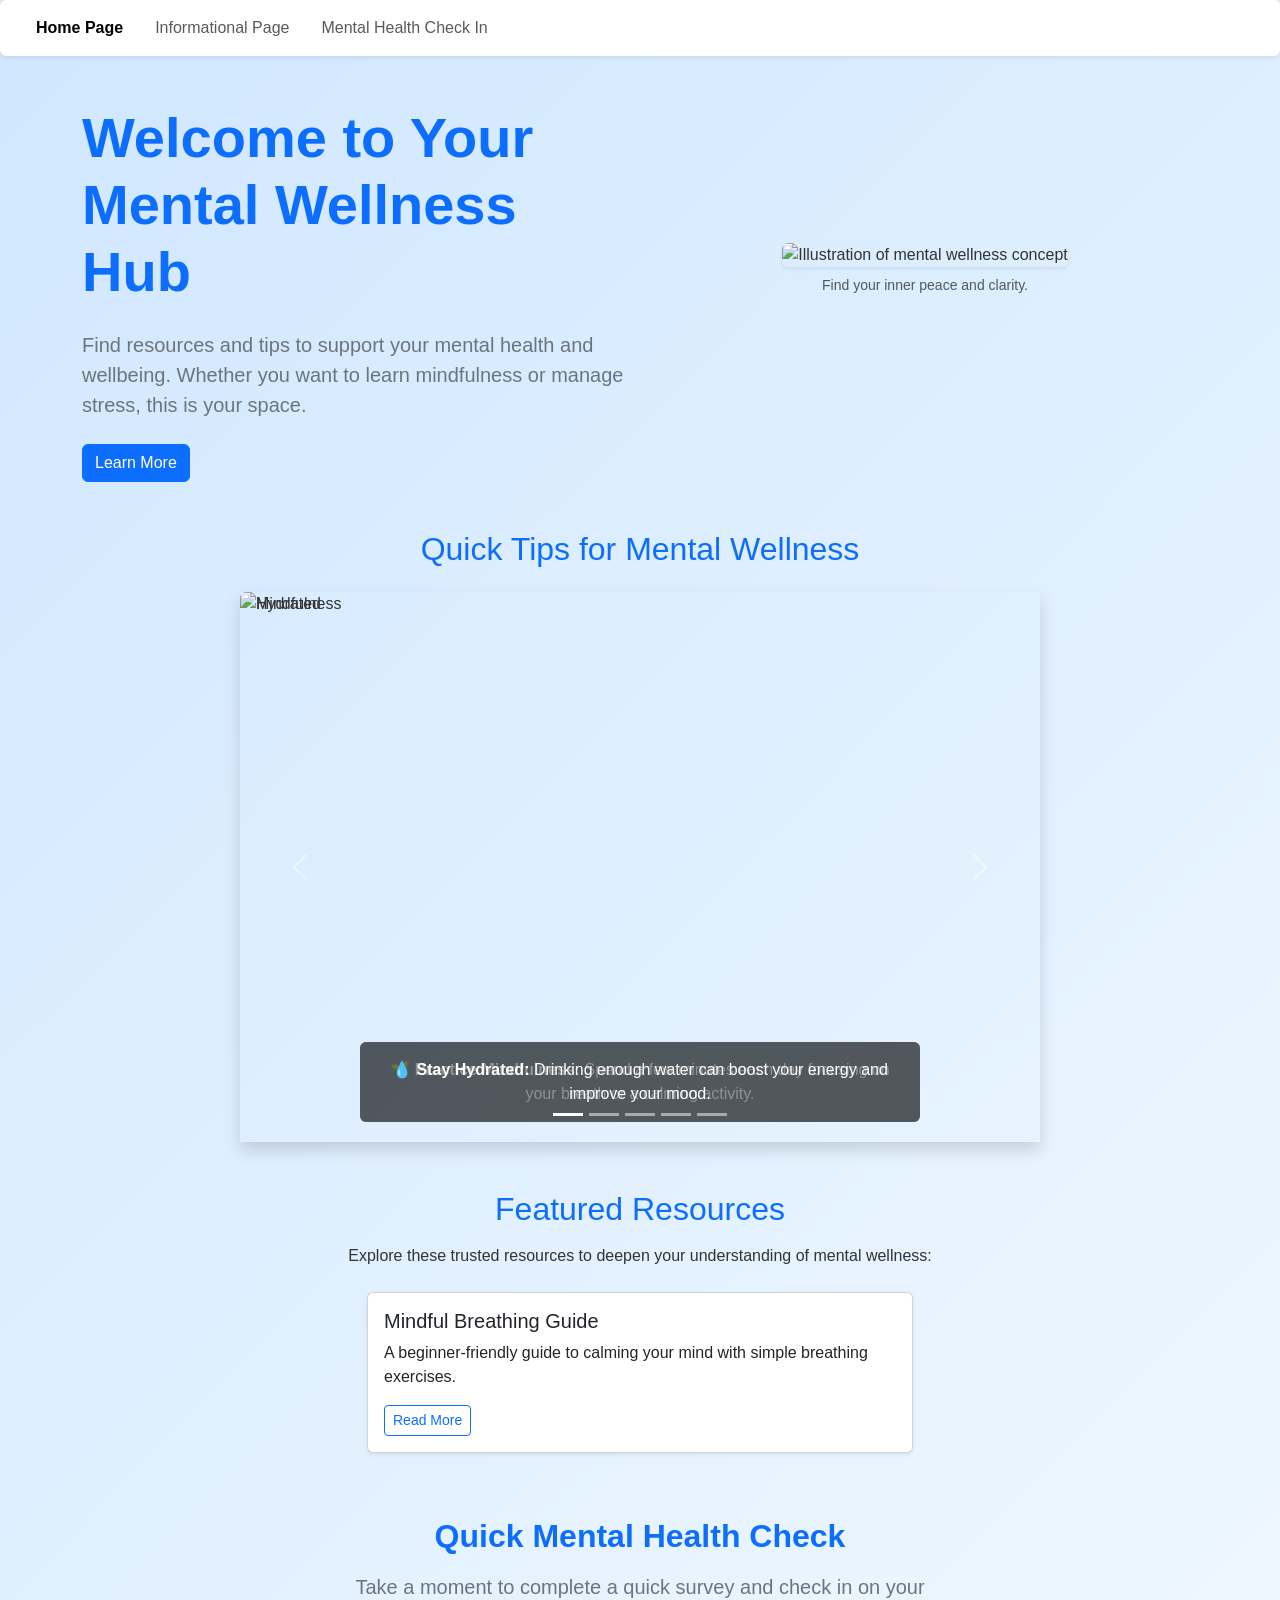
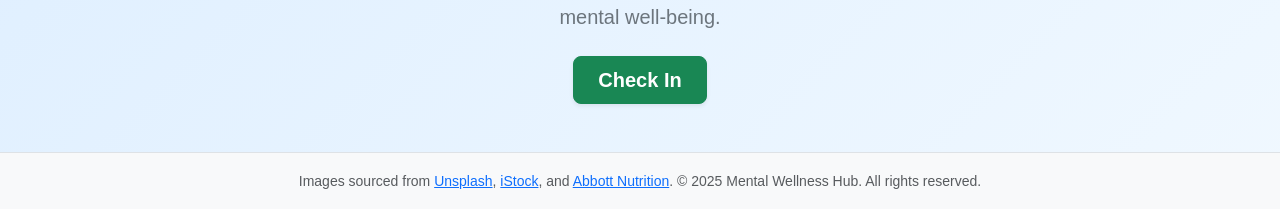
==== index.html @ 1a4cc5ba "Initial commit of Mental Wellness Hub" ====
<!DOCTYPE html>
<html lang="en">
<head>
  <meta charset="UTF-8">
  <meta name="viewport" content="width=device-width, initial-scale=1">
  <title>Mental Wellness Hub</title>
  <meta name="description" content="Mental Wellness Hub - Your go-to resource for mindfulness, stress management, and mental health tips.">
  <link rel="icon" href="favicon.ico" type="image/x-icon">
  <link href="https://cdn.jsdelivr.net/npm/bootstrap@5.3.2/dist/css/bootstrap.min.css" rel="stylesheet" crossorigin="anonymous">
  <link rel="stylesheet" href="style.css">
</head>
<body>

  <!-- SKIP LINK -->
  <a href="#mainContent" class="visually-hidden-focusable">Skip to main content</a>

  <!-- NAV BAR -->
  <nav class="navbar navbar-expand bg-white shadow-sm rounded px-3 py-2 mb-5" aria-label="Primary navigation">
    <div class="container-fluid">
      <div class="navbar-nav">
        <a href="index.html" class="nav-link me-3 active fw-bold" aria-current="page">Home Page</a>
        <a href="info.html" class="nav-link me-3">Informational Page</a>
        <a href="form.html" class="nav-link">Mental Health Check In</a>
      </div>
    </div>
  </nav>

  <!-- MAIN CONTENT -->
  <main id="mainContent" class="container" tabindex="-1" aria-labelledby="mainHeading">
    
    <!-- WELCOME SECTION -->
    <div class="row align-items-center mb-5">
      <div class="col-md-6 mb-4 mb-md-0">
        <h1 id="mainHeading" class="display-4 fw-bold text-primary mb-4">Welcome to Your Mental Wellness Hub</h1>
        <p class="lead text-secondary mb-4">
          Find resources and tips to support your mental health and wellbeing.
          Whether you want to learn mindfulness or manage stress, this is your space.
        </p>
        <a href="info.html" class="btn btn-primary">Learn More</a>
      </div>

      <div class="col-md-6 text-center">
        <img
          src="https://media.istockphoto.com/id/1479494606/vector/mental-health-concept.jpg?s=612x612&w=0&k=20&c=frJSKdP-5fNTvhqHEuSFVB47wxMRH_y866ebJhuUTTU="
          alt="Illustration of mental wellness concept"
          class="img-fluid rounded shadow-sm"
          loading="lazy"
          decoding="async"
          width="612"
          height="612"
        >
        <p class="text-muted small mt-2 mb-5">Find your inner peace and clarity.</p>
      </div>
    </div>

    <!-- CAROUSEL SECTION -->
    <section class="mt-5 mb-5">
      <h2 class="mb-4 text-center text-primary">Quick Tips for Mental Wellness</h2>

      <div id="tipsCarousel" class="carousel slide mx-auto shadow" data-bs-ride="carousel" style="max-width: 800px;">
        
        <!-- CAROUSEL INDICATORS -->
        <div class="carousel-indicators">
          <button type="button" data-bs-target="#tipsCarousel" data-bs-slide-to="0" class="active" aria-current="true" aria-label="Mindfulness"></button>
          <button type="button" data-bs-target="#tipsCarousel" data-bs-slide-to="1" aria-label="Hydration"></button>
          <button type="button" data-bs-target="#tipsCarousel" data-bs-slide-to="2" aria-label="Take Breaks"></button>
          <button type="button" data-bs-target="#tipsCarousel" data-bs-slide-to="3" aria-label="Learn Continuously"></button>
          <button type="button" data-bs-target="#tipsCarousel" data-bs-slide-to="4" aria-label="Reach Out"></button>
        </div>

        <!-- CAROUSEL IMAGES -->
        <div class="carousel-inner rounded">
          <div class="carousel-item active">
            <div class="position-relative">
              <img 
              src="https://images.unsplash.com/photo-1507537297725-24a1c029d3ca?auto=format&fit=crop&w=1000&q=80"
              class="d-block w-100 rounded"
              alt="Mindfulness"
              style="height: 550px; object-fit: cover;"
              >
              <div class="carousel-caption d-none d-md-block bg-dark bg-opacity-50 rounded p-3">
                <p class="mb-0 fs-6 text-white">🌱 <strong>Practice Mindfulness:</strong> Spend a few minutes each day focusing on your breath or a calming activity.</p>
              </div>
            </div>
          </div>

          <div class="carousel-item active">
            <div class="position-relative">
              <img 
              src="https://www.nutritionnews.abbott/content/dam/an/newsroom/us/en/images/articles/healthy-living/diet-wellness/New%20Image_Hydration%20and%20Mental%20Health-930x405-young-fit-woman-drinking.jpg"
              class="d-block w-100 rounded"
              alt="Hydrated"
              style="height: 550px; object-fit: cover;"
              >
              <div class="carousel-caption d-none d-md-block bg-dark bg-opacity-50 rounded p-3">
                <p class="mb-0 fs-6 text-white">💧 <strong>Stay Hydrated:</strong> Drinking enough water can boost your energy and improve your mood.</p>
              </div>
            </div>
          </div>
          
          <div class="carousel-item">
            <div class="position-relative">
              <img
              src="https://images.unsplash.com/photo-1500530855697-b586d89ba3ee?auto=format&fit=crop&w=1000&q=80"
              class="d-block w-100 rounded"
              alt="Take Breaks"
              style="height: 550px; object-fit: cover;"
              >
              <div class="carousel-caption d-none d-md-block bg-dark bg-opacity-50 rounded p-3">
                <p class="mb-0 fs-6 text-white">🧘 <strong>Take Breaks:</strong> Step away from screens and stretch or walk outside for mental clarity.</p>
              </div>
            </div>
          </div>

          <div class="carousel-item">
            <div class="position-relative">
              <img 
              src="https://images.unsplash.com/photo-1517430816045-df4b7de11d1d?auto=format&fit=crop&w=1000&q=80"
              class="d-block w-100 rounded"
              alt="Learn"
              style="height: 550px; object-fit: cover;"
              >
              <div class="carousel-caption d-none d-md-block bg-dark bg-opacity-50 rounded p-3">
                <p class="mb-0 fs-6 text-white">📖 <strong>Learn Continuously:</strong> Explore mental health resources and stay informed.</p>
              </div>
            </div>
          </div>

          <div class="carousel-item">
            <div class="position-relative">
              <img 
              src="https://images.unsplash.com/photo-1500648767791-00dcc994a43e?auto=format&fit=crop&w=1000&q=80"
              class="d-block w-100 rounded"
              alt="Reach Out"
              style="height: 550px; object-fit: cover;"
              >
              <div class="carousel-caption d-none d-md-block bg-dark bg-opacity-50 rounded p-3">
                <p class="mb-0 fs-6 text-white">🤝 <strong>Reach Out:</strong> Talking to friends, family, or professionals can provide support when you need it.</p>
              </div>
            </div>
          </div>
        </div>

        <!-- CAROUSEL CONTROLS -->
        <button class="carousel-control-prev" type="button" data-bs-target="#tipsCarousel" data-bs-slide="prev">
          <span class="carousel-control-prev-icon" aria-hidden="true"></span>
          <span class="visually-hidden">Previous</span>
        </button>

        <button class="carousel-control-next" type="button" data-bs-target="#tipsCarousel" data-bs-slide="next">
          <span class="carousel-control-next-icon" aria-hidden="true"></span>
          <span class="visually-hidden">Next</span>
        </button>
      </div>
    </section>

    <!-- RESOURCE CARD -->
    <section class="mt-5 mb-5">
      <h2 class="mb-3 text-center text-primary">Featured Resources</h2>
      <p class="text-center mx-auto mb-4" style="max-width: 600px;">
        Explore these trusted resources to deepen your understanding of mental wellness:
      </p>
      <div class="row justify-content-center">
        <div class="col-md-6 mb-3">
          <div class="card h-100 shadow-sm">
            <div class="card-body">
              <h3 class="card-title h5">Mindful Breathing Guide</h3>
              <p class="card-text">
                A beginner-friendly guide to calming your mind with simple breathing exercises.
              </p>
              <a
                href="https://www.mindful.org/mindfulness-how-to-do-it/"
                class="btn btn-outline-primary btn-sm"
                target="_blank"
                rel="noopener noreferrer"
              >Read More</a>
            </div>
          </div>
        </div>
      </div>
    </section>

    <!-- CHECK IN BUTTON -->
    <section class="mt-5 mb-5">
      <div class="mx-auto text-center" style="max-width: 600px;">
        <h2 class="mb-3 text-primary fw-bold">Quick Mental Health Check</h2>
        <p class="mb-4 fs-5 text-secondary">
          Take a moment to complete a quick survey and check in on your mental well-being.
        </p>
        <a href="form.html" class="btn btn-success btn-lg px-4 fw-semibold shadow-sm">
          Check In
        </a>
      </div>
    </section>

  </main>

  <!-- BOOTSTRAP & JS -->
  <script src="https://cdn.jsdelivr.net/npm/bootstrap@5.3.2/dist/js/bootstrap.bundle.min.js" crossorigin="anonymous"></script>
  <script src="dynamic.js"></script>

  <!-- FOOTER -->
  <footer class="bg-light text-center text-muted py-3 mt-5 border-top">
    <small>
      Images sourced from 
      <a href="https://unsplash.com" target="_blank" rel="noopener noreferrer">Unsplash</a>, 
      <a href="https://www.istockphoto.com" target="_blank" rel="noopener noreferrer">iStock</a>, 
      and 
      <a href="https://www.nutritionnews.abbott" target="_blank" rel="noopener noreferrer">Abbott Nutrition</a>. 
      © 2025 Mental Wellness Hub. All rights reserved.
    </small>
  </footer>

</body>
</html>
---- style.css ----
body {
  background: linear-gradient(135deg, #d0e7ff, #f0f8ff);
  font-family: 'Segoe UI', Tahoma, Geneva, Verdana, sans-serif;
  color: #333;
}
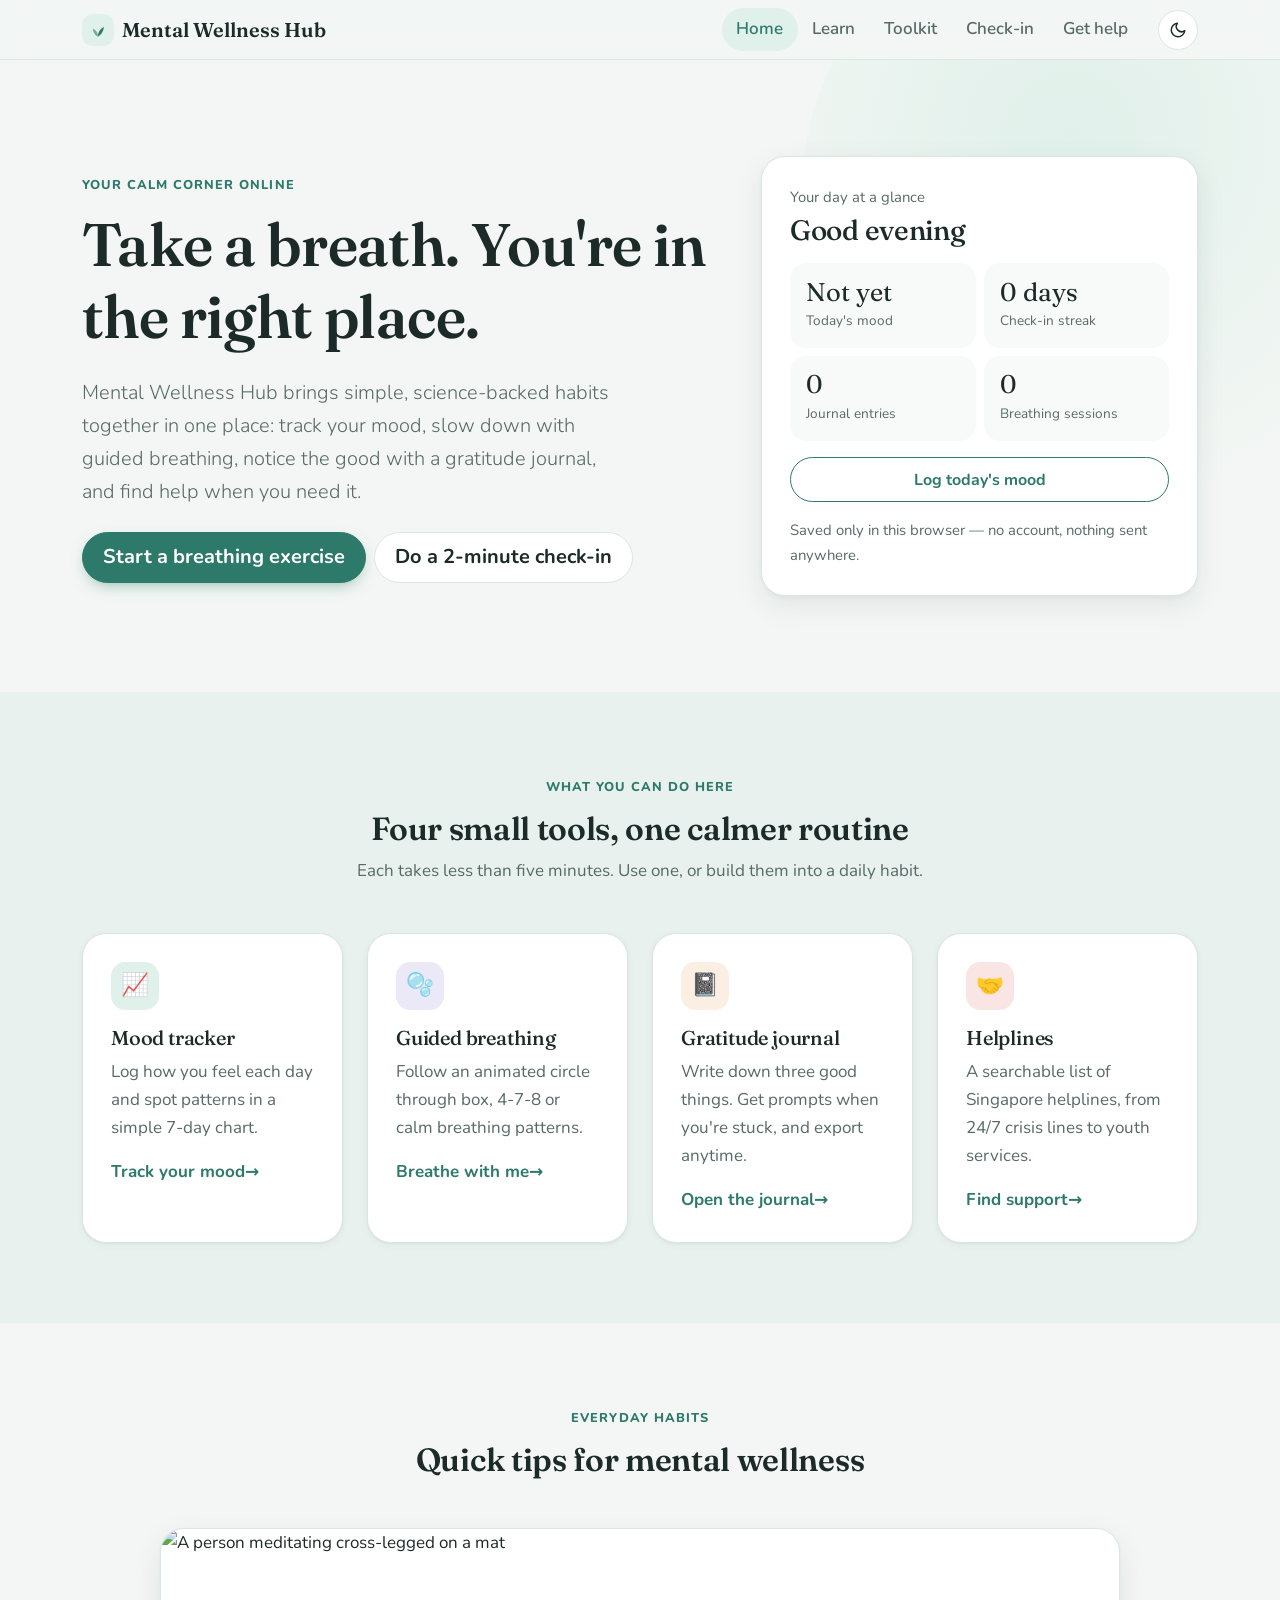
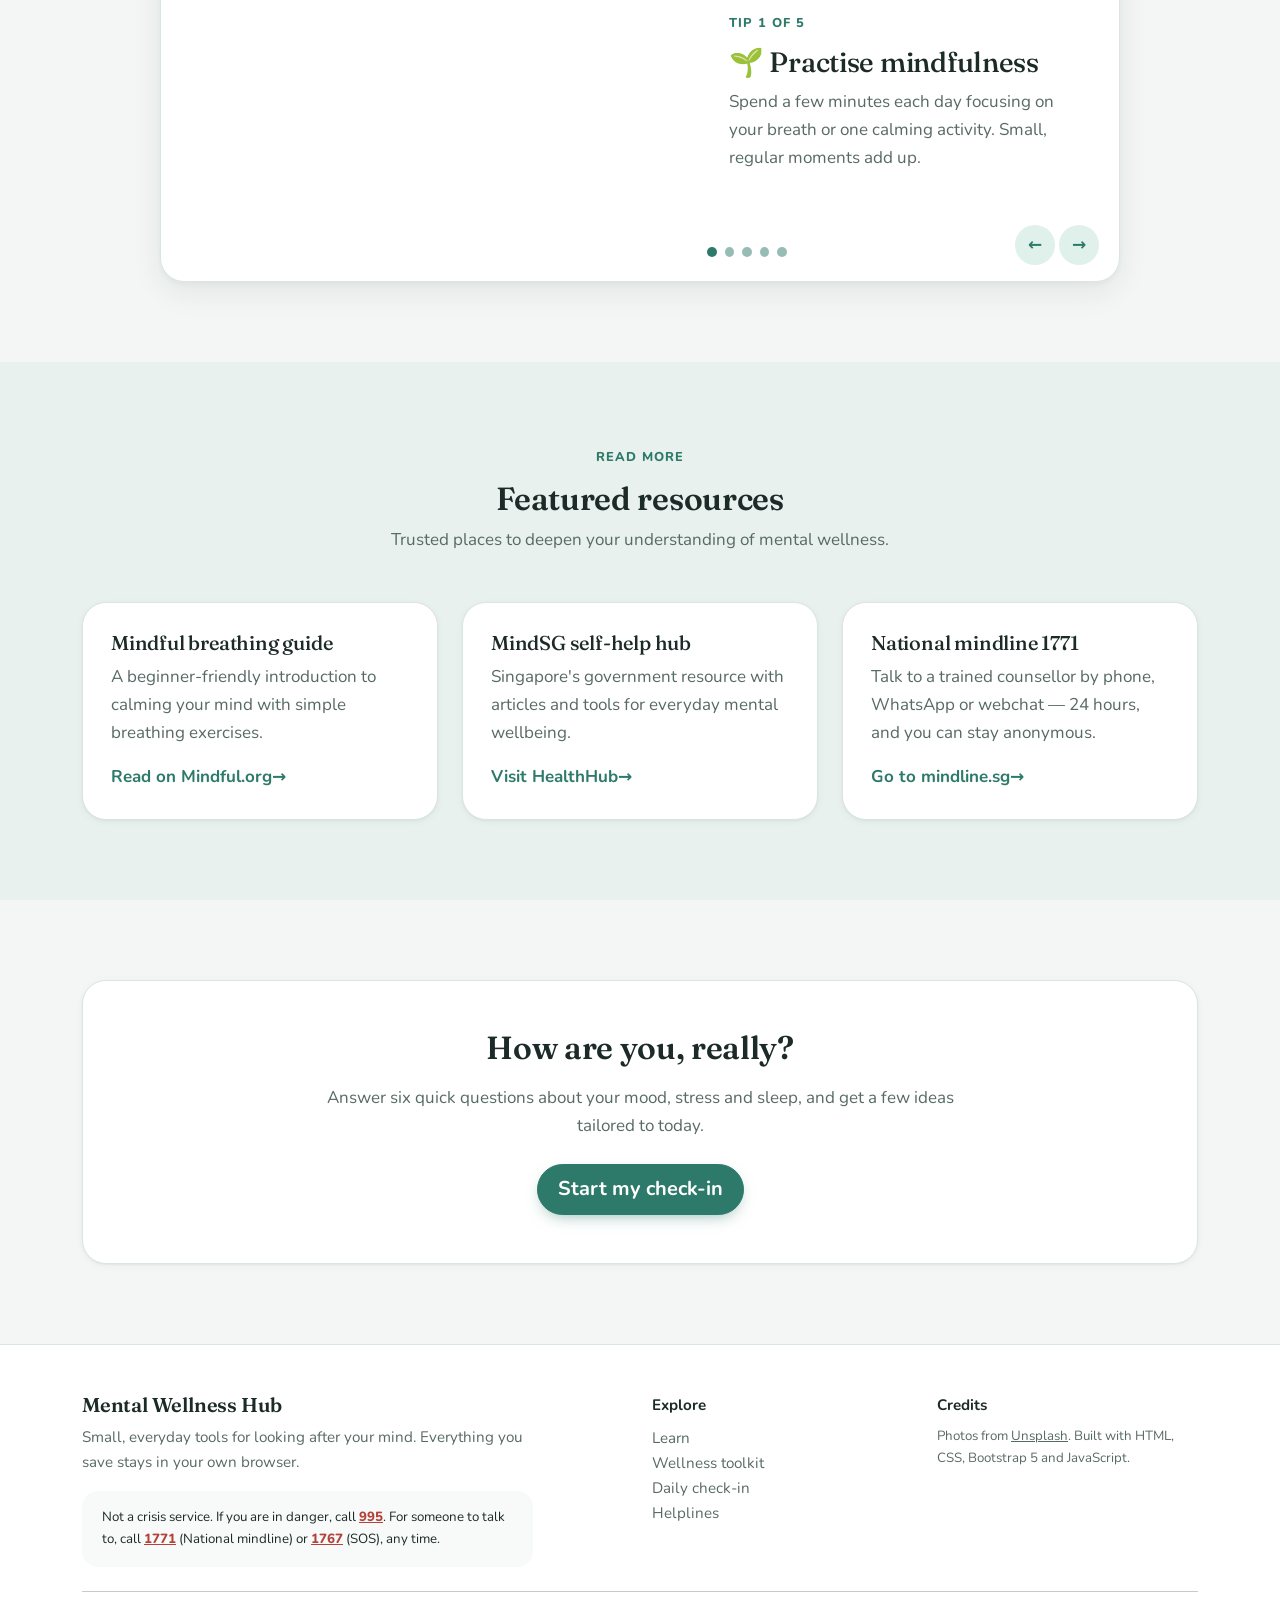
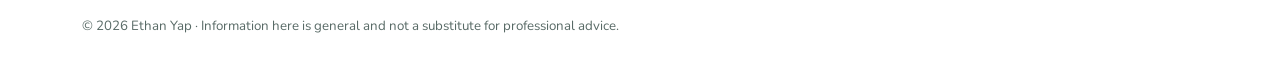
==== commit 743d16fe: "Upgrade Mental Wellness Hub to v2 - Fix console errors on every page by splitting dynamic.js into pe" ====
--- a/index.html
+++ b/index.html
@@ -3,213 +3,321 @@
 <head>
   <meta charset="UTF-8">
   <meta name="viewport" content="width=device-width, initial-scale=1">
-  <title>Mental Wellness Hub</title>
-  <meta name="description" content="Mental Wellness Hub - Your go-to resource for mindfulness, stress management, and mental health tips.">
-  <link rel="icon" href="favicon.ico" type="image/x-icon">
-  <link href="https://cdn.jsdelivr.net/npm/bootstrap@5.3.2/dist/css/bootstrap.min.css" rel="stylesheet" crossorigin="anonymous">
-  <link rel="stylesheet" href="style.css">
+  <title>Mental Wellness Hub — Your calm corner online</title>
+  <meta name="description" content="Track your mood, practise guided breathing, keep a gratitude journal and find Singapore mental health helplines.">
+  <meta name="theme-color" content="#2e7a6a">
+  <link rel="icon" href="assets/img/favicon.svg" type="image/svg+xml">
+
+  <!-- Fonts -->
+  <link rel="preconnect" href="https://fonts.googleapis.com">
+  <link rel="preconnect" href="https://fonts.gstatic.com" crossorigin>
+  <link href="https://fonts.googleapis.com/css2?family=Fraunces:opsz,wght@9..144,500;9..144,600&family=Nunito:wght@400;600;700;800&display=swap" rel="stylesheet">
+
+  <!-- Bootstrap, then our own styles -->
+  <link href="https://cdn.jsdelivr.net/npm/bootstrap@5.3.3/dist/css/bootstrap.min.css" rel="stylesheet" crossorigin="anonymous">
+  <link rel="stylesheet" href="assets/css/style.css">
+
+  <!-- Applies the saved theme before the page paints -->
+  <script src="assets/js/theme.js"></script>
 </head>
 <body>
 
-  <!-- SKIP LINK -->
-  <a href="#mainContent" class="visually-hidden-focusable">Skip to main content</a>
-
-  <!-- NAV BAR -->
-  <nav class="navbar navbar-expand bg-white shadow-sm rounded px-3 py-2 mb-5" aria-label="Primary navigation">
-    <div class="container-fluid">
-      <div class="navbar-nav">
-        <a href="index.html" class="nav-link me-3 active fw-bold" aria-current="page">Home Page</a>
-        <a href="info.html" class="nav-link me-3">Informational Page</a>
-        <a href="form.html" class="nav-link">Mental Health Check In</a>
-      </div>
+  <a href="#main" class="skip-link visually-hidden-focusable">Skip to main content</a>
+
+  <!-- HEADER -->
+  <header class="site-header sticky-top">
+    <nav class="navbar navbar-expand-lg" aria-label="Primary">
+      <div class="container">
+        <a class="navbar-brand" href="index.html">
+          <span class="brand-mark" aria-hidden="true">
+            <svg width="18" height="18" viewBox="0 0 24 24" fill="currentColor"><path d="M12 21c0-6 2.5-10.5 8-13-1 6.5-4 10.5-8 13Z"/><path d="M12 21c0-5-2.2-9-7-11 .6 5.3 3 9 7 11Z" opacity=".6"/></svg>
+          </span>
+          Mental Wellness Hub
+        </a>
+
+        <div class="d-flex align-items-center gap-2 order-lg-last ms-auto ms-lg-3">
+          <button type="button" class="icon-btn" id="themeToggle" aria-label="Switch to dark mode" aria-pressed="false">
+            <svg class="theme-icon-moon" width="18" height="18" viewBox="0 0 24 24" fill="none" stroke="currentColor" stroke-width="2" stroke-linecap="round" stroke-linejoin="round" aria-hidden="true"><path d="M21 12.8A9 9 0 1 1 11.2 3a7 7 0 0 0 9.8 9.8Z"/></svg>
+            <svg class="theme-icon-sun" width="18" height="18" viewBox="0 0 24 24" fill="none" stroke="currentColor" stroke-width="2" stroke-linecap="round" aria-hidden="true"><circle cx="12" cy="12" r="4"/><path d="M12 2v2M12 20v2M4.9 4.9l1.4 1.4M17.7 17.7l1.4 1.4M2 12h2M20 12h2M4.9 19.1l1.4-1.4M17.7 6.3l1.4-1.4"/></svg>
+          </button>
+          <button class="navbar-toggler" type="button" data-bs-toggle="collapse" data-bs-target="#primaryNav" aria-controls="primaryNav" aria-expanded="false" aria-label="Toggle navigation">
+            <span class="navbar-toggler-icon"></span>
+          </button>
+        </div>
+
+        <div class="collapse navbar-collapse" id="primaryNav">
+          <ul class="navbar-nav ms-lg-auto">
+            <li class="nav-item"><a class="nav-link" href="index.html" aria-current="page">Home</a></li>
+            <li class="nav-item"><a class="nav-link" href="info.html">Learn</a></li>
+            <li class="nav-item"><a class="nav-link" href="tools.html">Toolkit</a></li>
+            <li class="nav-item"><a class="nav-link" href="form.html">Check-in</a></li>
+            <li class="nav-item"><a class="nav-link" href="helplines.html">Get help</a></li>
+          </ul>
+        </div>
+      </div>
+    </nav>
+  </header>
+
+  <main id="main" tabindex="-1">
+
+    <!-- HERO -->
+    <section class="hero" aria-labelledby="heroHeading">
+      <div class="container">
+        <div class="row align-items-center g-4 g-lg-5">
+          <div class="col-lg-7">
+            <span class="eyebrow">Your calm corner online</span>
+            <h1 id="heroHeading" class="mb-4">Take a breath. You're in the right place.</h1>
+            <p class="lead mb-4">
+              Mental Wellness Hub brings simple, science-backed habits together in one place:
+              track your mood, slow down with guided breathing, notice the good with a gratitude
+              journal, and find help when you need it.
+            </p>
+            <div class="d-flex flex-wrap gap-2">
+              <a href="tools.html#breathing" class="btn btn-primary btn-lg">Start a breathing exercise</a>
+              <a href="form.html" class="btn btn-soft btn-lg">Do a 2-minute check-in</a>
+            </div>
+          </div>
+
+          <div class="col-lg-5">
+            <aside class="today-card" id="todayCard" aria-labelledby="todayGreeting">
+              <p class="text-muted small mb-1">Your day at a glance</p>
+              <h2 id="todayGreeting" class="h3 mb-3">Hello</h2>
+              <div class="row g-2 mb-3">
+                <div class="col-6">
+                  <div class="today-stat"><span class="value" id="todayMood">–</span><span class="label">Today's mood</span></div>
+                </div>
+                <div class="col-6">
+                  <div class="today-stat"><span class="value" id="todayStreak">0 days</span><span class="label">Check-in streak</span></div>
+                </div>
+                <div class="col-6">
+                  <div class="today-stat"><span class="value" id="todayJournal">0</span><span class="label">Journal entries</span></div>
+                </div>
+                <div class="col-6">
+                  <div class="today-stat"><span class="value" id="todayBreath">0</span><span class="label">Breathing sessions</span></div>
+                </div>
+              </div>
+              <a href="tools.html#mood" class="btn btn-outline-primary w-100" id="todayCta">Log today's mood</a>
+              <p class="small text-muted mt-3 mb-0">Saved only in this browser — no account, nothing sent anywhere.</p>
+            </aside>
+          </div>
+        </div>
+      </div>
+    </section>
+
+    <!-- FEATURES -->
+    <section class="section section-tint" aria-labelledby="featuresHeading">
+      <div class="container">
+        <div class="text-center mb-5 reveal">
+          <span class="eyebrow">What you can do here</span>
+          <h2 id="featuresHeading">Four small tools, one calmer routine</h2>
+          <p class="section-intro mx-auto">Each takes less than five minutes. Use one, or build them into a daily habit.</p>
+        </div>
+
+        <div class="row g-4">
+          <div class="col-sm-6 col-lg-3 reveal">
+            <article class="mw-card mw-card-hover">
+              <div class="feature-icon" aria-hidden="true">📈</div>
+              <h3 class="h5">Mood tracker</h3>
+              <p class="text-muted">Log how you feel each day and spot patterns in a simple 7-day chart.</p>
+              <a href="tools.html#mood" class="card-link-arrow card-stretch">Track your mood</a>
+            </article>
+          </div>
+          <div class="col-sm-6 col-lg-3 reveal">
+            <article class="mw-card mw-card-hover">
+              <div class="feature-icon is-accent" aria-hidden="true">🫧</div>
+              <h3 class="h5">Guided breathing</h3>
+              <p class="text-muted">Follow an animated circle through box, 4-7-8 or calm breathing patterns.</p>
+              <a href="tools.html#breathing" class="card-link-arrow card-stretch">Breathe with me</a>
+            </article>
+          </div>
+          <div class="col-sm-6 col-lg-3 reveal">
+            <article class="mw-card mw-card-hover">
+              <div class="feature-icon is-warm" aria-hidden="true">📓</div>
+              <h3 class="h5">Gratitude journal</h3>
+              <p class="text-muted">Write down three good things. Get prompts when you're stuck, and export anytime.</p>
+              <a href="tools.html#journal" class="card-link-arrow card-stretch">Open the journal</a>
+            </article>
+          </div>
+          <div class="col-sm-6 col-lg-3 reveal">
+            <article class="mw-card mw-card-hover">
+              <div class="feature-icon is-danger" aria-hidden="true">🤝</div>
+              <h3 class="h5">Helplines</h3>
+              <p class="text-muted">A searchable list of Singapore helplines, from 24/7 crisis lines to youth services.</p>
+              <a href="helplines.html" class="card-link-arrow card-stretch">Find support</a>
+            </article>
+          </div>
+        </div>
+      </div>
+    </section>
+
+    <!-- TIPS CAROUSEL -->
+    <section class="section" aria-labelledby="tipsHeading">
+      <div class="container">
+        <div class="text-center mb-5 reveal">
+          <span class="eyebrow">Everyday habits</span>
+          <h2 id="tipsHeading">Quick tips for mental wellness</h2>
+        </div>
+
+        <div id="tipsCarousel" class="carousel slide tips-carousel reveal" data-bs-ride="carousel" data-bs-interval="7000" aria-roledescription="carousel" aria-label="Wellness tips">
+          <div class="carousel-indicators">
+            <button type="button" data-bs-target="#tipsCarousel" data-bs-slide-to="0" class="active" aria-current="true" aria-label="Tip 1: Practise mindfulness"></button>
+            <button type="button" data-bs-target="#tipsCarousel" data-bs-slide-to="1" aria-label="Tip 2: Stay hydrated"></button>
+            <button type="button" data-bs-target="#tipsCarousel" data-bs-slide-to="2" aria-label="Tip 3: Take breaks"></button>
+            <button type="button" data-bs-target="#tipsCarousel" data-bs-slide-to="3" aria-label="Tip 4: Keep learning"></button>
+            <button type="button" data-bs-target="#tipsCarousel" data-bs-slide-to="4" aria-label="Tip 5: Reach out"></button>
+          </div>
+
+          <div class="carousel-inner">
+            <div class="carousel-item active" aria-roledescription="slide" aria-label="1 of 5">
+              <div class="tip-slide">
+                <img src="https://images.unsplash.com/photo-1506126613408-eca07ce68773?auto=format&fit=crop&w=900&q=75" alt="A person meditating cross-legged on a mat" width="900" height="600">
+                <div class="tip-body">
+                  <span class="eyebrow">Tip 1 of 5</span>
+                  <h3 class="h3">🌱 Practise mindfulness</h3>
+                  <p class="text-muted mb-0">Spend a few minutes each day focusing on your breath or one calming activity. Small, regular moments add up.</p>
+                </div>
+              </div>
+            </div>
+
+            <div class="carousel-item" aria-roledescription="slide" aria-label="2 of 5">
+              <div class="tip-slide">
+                <img src="https://images.unsplash.com/photo-1548839140-29a749e1cf4d?auto=format&fit=crop&w=900&q=75" alt="A glass bottle of water on a table" width="900" height="600" loading="lazy">
+                <div class="tip-body">
+                  <span class="eyebrow">Tip 2 of 5</span>
+                  <h3 class="h3">💧 Stay hydrated</h3>
+                  <p class="text-muted mb-0">Even mild dehydration can affect your energy, focus and mood. Keep a bottle within reach.</p>
+                </div>
+              </div>
+            </div>
+
+            <div class="carousel-item" aria-roledescription="slide" aria-label="3 of 5">
+              <div class="tip-slide">
+                <img src="https://images.unsplash.com/photo-1500530855697-b586d89ba3ee?auto=format&fit=crop&w=900&q=75" alt="A winding road through green hills" width="900" height="600" loading="lazy">
+                <div class="tip-body">
+                  <span class="eyebrow">Tip 3 of 5</span>
+                  <h3 class="h3">🧘 Take breaks</h3>
+                  <p class="text-muted mb-0">Step away from screens to stretch or walk outside. A short break often brings back clarity.</p>
+                </div>
+              </div>
+            </div>
+
+            <div class="carousel-item" aria-roledescription="slide" aria-label="4 of 5">
+              <div class="tip-slide">
+                <img src="https://images.unsplash.com/photo-1517430816045-df4b7de11d1d?auto=format&fit=crop&w=900&q=75" alt="An open notebook and laptop on a desk" width="900" height="600" loading="lazy">
+                <div class="tip-body">
+                  <span class="eyebrow">Tip 4 of 5</span>
+                  <h3 class="h3">📖 Keep learning</h3>
+                  <p class="text-muted mb-0">Understanding how your mind works makes it easier to notice when something's off. <a href="info.html">Start with our guide</a>.</p>
+                </div>
+              </div>
+            </div>
+
+            <div class="carousel-item" aria-roledescription="slide" aria-label="5 of 5">
+              <div class="tip-slide">
+                <img src="https://images.unsplash.com/photo-1500648767791-00dcc994a43e?auto=format&fit=crop&w=900&q=75" alt="Portrait of a smiling man" width="900" height="600" loading="lazy">
+                <div class="tip-body">
+                  <span class="eyebrow">Tip 5 of 5</span>
+                  <h3 class="h3">🤝 Reach out</h3>
+                  <p class="text-muted mb-0">Talking to friends, family or a professional can lighten the load. <a href="helplines.html">See who you can call</a>.</p>
+                </div>
+              </div>
+            </div>
+          </div>
+
+          <button class="carousel-control-prev" type="button" data-bs-target="#tipsCarousel" data-bs-slide="prev">
+            <span class="carousel-arrow" aria-hidden="true">←</span>
+            <span class="visually-hidden">Previous tip</span>
+          </button>
+          <button class="carousel-control-next" type="button" data-bs-target="#tipsCarousel" data-bs-slide="next">
+            <span class="carousel-arrow" aria-hidden="true">→</span>
+            <span class="visually-hidden">Next tip</span>
+          </button>
+        </div>
+      </div>
+    </section>
+
+    <!-- FEATURED RESOURCES -->
+    <section class="section section-tint" aria-labelledby="resourcesHeading">
+      <div class="container">
+        <div class="text-center mb-5 reveal">
+          <span class="eyebrow">Read more</span>
+          <h2 id="resourcesHeading">Featured resources</h2>
+          <p class="section-intro mx-auto">Trusted places to deepen your understanding of mental wellness.</p>
+        </div>
+
+        <div class="row g-4 justify-content-center">
+          <div class="col-md-6 col-lg-4 reveal">
+            <article class="mw-card mw-card-hover">
+              <h3 class="h5">Mindful breathing guide</h3>
+              <p class="text-muted">A beginner-friendly introduction to calming your mind with simple breathing exercises.</p>
+              <a href="https://www.mindful.org/mindfulness-how-to-do-it/" class="card-link-arrow card-stretch" target="_blank" rel="noopener noreferrer">Read on Mindful.org<span class="visually-hidden"> (opens in a new tab)</span></a>
+            </article>
+          </div>
+          <div class="col-md-6 col-lg-4 reveal">
+            <article class="mw-card mw-card-hover">
+              <h3 class="h5">MindSG self-help hub</h3>
+              <p class="text-muted">Singapore's government resource with articles and tools for everyday mental wellbeing.</p>
+              <a href="https://www.healthhub.sg/programmes/mindsg" class="card-link-arrow card-stretch" target="_blank" rel="noopener noreferrer">Visit HealthHub<span class="visually-hidden"> (opens in a new tab)</span></a>
+            </article>
+          </div>
+          <div class="col-md-6 col-lg-4 reveal">
+            <article class="mw-card mw-card-hover">
+              <h3 class="h5">National mindline 1771</h3>
+              <p class="text-muted">Talk to a trained counsellor by phone, WhatsApp or webchat — 24 hours, and you can stay anonymous.</p>
+              <a href="https://www.mindline.sg/" class="card-link-arrow card-stretch" target="_blank" rel="noopener noreferrer">Go to mindline.sg<span class="visually-hidden"> (opens in a new tab)</span></a>
+            </article>
+          </div>
+        </div>
+      </div>
+    </section>
+
+    <!-- CHECK-IN CALL TO ACTION -->
+    <section class="section" aria-labelledby="ctaHeading">
+      <div class="container">
+        <div class="mw-card text-center py-5 reveal">
+          <h2 id="ctaHeading" class="mb-3">How are you, really?</h2>
+          <p class="section-intro mx-auto mb-4">Answer six quick questions about your mood, stress and sleep, and get a few ideas tailored to today.</p>
+          <a href="form.html" class="btn btn-primary btn-lg">Start my check-in</a>
+        </div>
+      </div>
+    </section>
+
+  </main>
+
+  <!-- FOOTER -->
+  <footer class="site-footer">
+    <div class="container">
+      <div class="row g-4">
+        <div class="col-lg-5">
+          <p class="h5 display-font mb-2">Mental Wellness Hub</p>
+          <p class="text-muted mb-3">Small, everyday tools for looking after your mind. Everything you save stays in your own browser.</p>
+          <p class="footer-crisis small mb-0">
+            Not a crisis service. If you are in danger, call <a href="tel:995">995</a>.
+            For someone to talk to, call <a href="tel:1771">1771</a> (National mindline) or <a href="tel:1767">1767</a> (SOS), any time.
+          </p>
+        </div>
+        <div class="col-6 col-lg-3 offset-lg-1">
+          <p class="fw-bold mb-2">Explore</p>
+          <ul class="list-unstyled footer-links mb-0">
+            <li><a href="info.html">Learn</a></li>
+            <li><a href="tools.html">Wellness toolkit</a></li>
+            <li><a href="form.html">Daily check-in</a></li>
+            <li><a href="helplines.html">Helplines</a></li>
+          </ul>
+        </div>
+        <div class="col-6 col-lg-3">
+          <p class="fw-bold mb-2">Credits</p>
+          <p class="small text-muted mb-0">Photos from <a href="https://unsplash.com" target="_blank" rel="noopener noreferrer">Unsplash</a>. Built with HTML, CSS, Bootstrap 5 and JavaScript.</p>
+        </div>
+      </div>
+      <hr class="my-4">
+      <p class="small text-muted mb-0">&copy; <span id="year">2026</span> Ethan Yap · Information here is general and not a substitute for professional advice.</p>
     </div>
-  </nav>
-
-  <!-- MAIN CONTENT -->
-  <main id="mainContent" class="container" tabindex="-1" aria-labelledby="mainHeading">
-    
-    <!-- WELCOME SECTION -->
-    <div class="row align-items-center mb-5">
-      <div class="col-md-6 mb-4 mb-md-0">
-        <h1 id="mainHeading" class="display-4 fw-bold text-primary mb-4">Welcome to Your Mental Wellness Hub</h1>
-        <p class="lead text-secondary mb-4">
-          Find resources and tips to support your mental health and wellbeing.
-          Whether you want to learn mindfulness or manage stress, this is your space.
-        </p>
-        <a href="info.html" class="btn btn-primary">Learn More</a>
-      </div>
-
-      <div class="col-md-6 text-center">
-        <img
-          src="https://media.istockphoto.com/id/1479494606/vector/mental-health-concept.jpg?s=612x612&w=0&k=20&c=frJSKdP-5fNTvhqHEuSFVB47wxMRH_y866ebJhuUTTU="
-          alt="Illustration of mental wellness concept"
-          class="img-fluid rounded shadow-sm"
-          loading="lazy"
-          decoding="async"
-          width="612"
-          height="612"
-        >
-        <p class="text-muted small mt-2 mb-5">Find your inner peace and clarity.</p>
-      </div>
-    </div>
-
-    <!-- CAROUSEL SECTION -->
-    <section class="mt-5 mb-5">
-      <h2 class="mb-4 text-center text-primary">Quick Tips for Mental Wellness</h2>
-
-      <div id="tipsCarousel" class="carousel slide mx-auto shadow" data-bs-ride="carousel" style="max-width: 800px;">
-        
-        <!-- CAROUSEL INDICATORS -->
-        <div class="carousel-indicators">
-          <button type="button" data-bs-target="#tipsCarousel" data-bs-slide-to="0" class="active" aria-current="true" aria-label="Mindfulness"></button>
-          <button type="button" data-bs-target="#tipsCarousel" data-bs-slide-to="1" aria-label="Hydration"></button>
-          <button type="button" data-bs-target="#tipsCarousel" data-bs-slide-to="2" aria-label="Take Breaks"></button>
-          <button type="button" data-bs-target="#tipsCarousel" data-bs-slide-to="3" aria-label="Learn Continuously"></button>
-          <button type="button" data-bs-target="#tipsCarousel" data-bs-slide-to="4" aria-label="Reach Out"></button>
-        </div>
-
-        <!-- CAROUSEL IMAGES -->
-        <div class="carousel-inner rounded">
-          <div class="carousel-item active">
-            <div class="position-relative">
-              <img 
-              src="https://images.unsplash.com/photo-1507537297725-24a1c029d3ca?auto=format&fit=crop&w=1000&q=80"
-              class="d-block w-100 rounded"
-              alt="Mindfulness"
-              style="height: 550px; object-fit: cover;"
-              >
-              <div class="carousel-caption d-none d-md-block bg-dark bg-opacity-50 rounded p-3">
-                <p class="mb-0 fs-6 text-white">🌱 <strong>Practice Mindfulness:</strong> Spend a few minutes each day focusing on your breath or a calming activity.</p>
-              </div>
-            </div>
-          </div>
-
-          <div class="carousel-item active">
-            <div class="position-relative">
-              <img 
-              src="https://www.nutritionnews.abbott/content/dam/an/newsroom/us/en/images/articles/healthy-living/diet-wellness/New%20Image_Hydration%20and%20Mental%20Health-930x405-young-fit-woman-drinking.jpg"
-              class="d-block w-100 rounded"
-              alt="Hydrated"
-              style="height: 550px; object-fit: cover;"
-              >
-              <div class="carousel-caption d-none d-md-block bg-dark bg-opacity-50 rounded p-3">
-                <p class="mb-0 fs-6 text-white">💧 <strong>Stay Hydrated:</strong> Drinking enough water can boost your energy and improve your mood.</p>
-              </div>
-            </div>
-          </div>
-          
-          <div class="carousel-item">
-            <div class="position-relative">
-              <img
-              src="https://images.unsplash.com/photo-1500530855697-b586d89ba3ee?auto=format&fit=crop&w=1000&q=80"
-              class="d-block w-100 rounded"
-              alt="Take Breaks"
-              style="height: 550px; object-fit: cover;"
-              >
-              <div class="carousel-caption d-none d-md-block bg-dark bg-opacity-50 rounded p-3">
-                <p class="mb-0 fs-6 text-white">🧘 <strong>Take Breaks:</strong> Step away from screens and stretch or walk outside for mental clarity.</p>
-              </div>
-            </div>
-          </div>
-
-          <div class="carousel-item">
-            <div class="position-relative">
-              <img 
-              src="https://images.unsplash.com/photo-1517430816045-df4b7de11d1d?auto=format&fit=crop&w=1000&q=80"
-              class="d-block w-100 rounded"
-              alt="Learn"
-              style="height: 550px; object-fit: cover;"
-              >
-              <div class="carousel-caption d-none d-md-block bg-dark bg-opacity-50 rounded p-3">
-                <p class="mb-0 fs-6 text-white">📖 <strong>Learn Continuously:</strong> Explore mental health resources and stay informed.</p>
-              </div>
-            </div>
-          </div>
-
-          <div class="carousel-item">
-            <div class="position-relative">
-              <img 
-              src="https://images.unsplash.com/photo-1500648767791-00dcc994a43e?auto=format&fit=crop&w=1000&q=80"
-              class="d-block w-100 rounded"
-              alt="Reach Out"
-              style="height: 550px; object-fit: cover;"
-              >
-              <div class="carousel-caption d-none d-md-block bg-dark bg-opacity-50 rounded p-3">
-                <p class="mb-0 fs-6 text-white">🤝 <strong>Reach Out:</strong> Talking to friends, family, or professionals can provide support when you need it.</p>
-              </div>
-            </div>
-          </div>
-        </div>
-
-        <!-- CAROUSEL CONTROLS -->
-        <button class="carousel-control-prev" type="button" data-bs-target="#tipsCarousel" data-bs-slide="prev">
-          <span class="carousel-control-prev-icon" aria-hidden="true"></span>
-          <span class="visually-hidden">Previous</span>
-        </button>
-
-        <button class="carousel-control-next" type="button" data-bs-target="#tipsCarousel" data-bs-slide="next">
-          <span class="carousel-control-next-icon" aria-hidden="true"></span>
-          <span class="visually-hidden">Next</span>
-        </button>
-      </div>
-    </section>
-
-    <!-- RESOURCE CARD -->
-    <section class="mt-5 mb-5">
-      <h2 class="mb-3 text-center text-primary">Featured Resources</h2>
-      <p class="text-center mx-auto mb-4" style="max-width: 600px;">
-        Explore these trusted resources to deepen your understanding of mental wellness:
-      </p>
-      <div class="row justify-content-center">
-        <div class="col-md-6 mb-3">
-          <div class="card h-100 shadow-sm">
-            <div class="card-body">
-              <h3 class="card-title h5">Mindful Breathing Guide</h3>
-              <p class="card-text">
-                A beginner-friendly guide to calming your mind with simple breathing exercises.
-              </p>
-              <a
-                href="https://www.mindful.org/mindfulness-how-to-do-it/"
-                class="btn btn-outline-primary btn-sm"
-                target="_blank"
-                rel="noopener noreferrer"
-              >Read More</a>
-            </div>
-          </div>
-        </div>
-      </div>
-    </section>
-
-    <!-- CHECK IN BUTTON -->
-    <section class="mt-5 mb-5">
-      <div class="mx-auto text-center" style="max-width: 600px;">
-        <h2 class="mb-3 text-primary fw-bold">Quick Mental Health Check</h2>
-        <p class="mb-4 fs-5 text-secondary">
-          Take a moment to complete a quick survey and check in on your mental well-being.
-        </p>
-        <a href="form.html" class="btn btn-success btn-lg px-4 fw-semibold shadow-sm">
-          Check In
-        </a>
-      </div>
-    </section>
-
-  </main>
-
-  <!-- BOOTSTRAP & JS -->
-  <script src="https://cdn.jsdelivr.net/npm/bootstrap@5.3.2/dist/js/bootstrap.bundle.min.js" crossorigin="anonymous"></script>
-  <script src="dynamic.js"></script>
-
-  <!-- FOOTER -->
-  <footer class="bg-light text-center text-muted py-3 mt-5 border-top">
-    <small>
-      Images sourced from 
-      <a href="https://unsplash.com" target="_blank" rel="noopener noreferrer">Unsplash</a>, 
-      <a href="https://www.istockphoto.com" target="_blank" rel="noopener noreferrer">iStock</a>, 
-      and 
-      <a href="https://www.nutritionnews.abbott" target="_blank" rel="noopener noreferrer">Abbott Nutrition</a>. 
-      © 2025 Mental Wellness Hub. All rights reserved.
-    </small>
   </footer>
 
+  <!-- SCRIPTS -->
+  <script src="https://cdn.jsdelivr.net/npm/bootstrap@5.3.3/dist/js/bootstrap.bundle.min.js" crossorigin="anonymous"></script>
+  <script src="assets/js/main.js"></script>
+  <script src="assets/js/home.js"></script>
 </body>
 </html>
--- a/assets/css/style.css
+++ b/assets/css/style.css
@@ -0,0 +1,1135 @@
+/* =========================================================
+   Mental Wellness Hub — design system
+   Builds on Bootstrap 5.3. Colours live in CSS variables so the
+   light and dark themes only need to swap tokens.
+   ========================================================= */
+
+/* === 1. Design tokens === */
+:root,
+[data-bs-theme="light"] {
+  --mw-bg: #f3f6f4;
+  --mw-bg-tint: #e8f1ed;
+  --mw-surface: #ffffff;
+  --mw-surface-2: #f7faf8;
+  --mw-text: #1d2b28;
+  --mw-muted: #586a66;
+  --mw-border: #dce6e1;
+
+  --mw-primary: #2e7a6a;
+  --mw-primary-strong: #245f53;
+  --mw-primary-soft: #e0f0ea;
+  --mw-accent: #6c60b8;
+  --mw-accent-soft: #ebe8f7;
+  --mw-warm: #c9783f;
+  --mw-warm-soft: #fbeee3;
+  --mw-danger: #b4433b;
+  --mw-danger-soft: #f9e5e3;
+
+  --mw-shadow-sm: 0 1px 2px rgba(29, 43, 40, 0.05), 0 2px 8px rgba(29, 43, 40, 0.04);
+  --mw-shadow: 0 2px 4px rgba(29, 43, 40, 0.04), 0 10px 30px rgba(29, 43, 40, 0.08);
+
+  /* Map our tokens onto Bootstrap's own variables */
+  --bs-body-bg: var(--mw-bg);
+  --bs-body-color: var(--mw-text);
+  --bs-secondary-color: var(--mw-muted);
+  --bs-border-color: var(--mw-border);
+  --bs-primary: var(--mw-primary);
+  --bs-primary-rgb: 46, 122, 106;
+  --bs-link-color: var(--mw-primary);
+  --bs-link-color-rgb: 46, 122, 106;
+  --bs-link-hover-color: var(--mw-primary-strong);
+  --bs-link-hover-color-rgb: 36, 95, 83;
+  --bs-tertiary-bg: var(--mw-surface-2);
+  --bs-focus-ring-color: rgba(46, 122, 106, 0.3);
+}
+
+[data-bs-theme="dark"] {
+  --mw-bg: #0f1715;
+  --mw-bg-tint: #13201d;
+  --mw-surface: #172320;
+  --mw-surface-2: #1c2a27;
+  --mw-text: #e3ece9;
+  --mw-muted: #9db0ab;
+  --mw-border: #2a3a36;
+
+  --mw-primary: #5fbfa8;
+  --mw-primary-strong: #82d3bf;
+  --mw-primary-soft: #1d3530;
+  --mw-accent: #a99df0;
+  --mw-accent-soft: #29263f;
+  --mw-warm: #e6a06d;
+  --mw-warm-soft: #33261c;
+  --mw-danger: #f08a80;
+  --mw-danger-soft: #3a2220;
+
+  --mw-shadow-sm: 0 1px 2px rgba(0, 0, 0, 0.3);
+  --mw-shadow: 0 10px 30px rgba(0, 0, 0, 0.35);
+
+  --bs-body-bg: var(--mw-bg);
+  --bs-body-color: var(--mw-text);
+  --bs-secondary-color: var(--mw-muted);
+  --bs-border-color: var(--mw-border);
+  --bs-primary: var(--mw-primary);
+  --bs-primary-rgb: 95, 191, 168;
+  --bs-link-color: var(--mw-primary);
+  --bs-link-color-rgb: 95, 191, 168;
+  --bs-link-hover-color: var(--mw-primary-strong);
+  --bs-link-hover-color-rgb: 130, 211, 191;
+  --bs-tertiary-bg: var(--mw-surface-2);
+  --bs-focus-ring-color: rgba(95, 191, 168, 0.35);
+  color-scheme: dark;
+}
+
+/* === 2. Base === */
+:root {
+  --mw-radius: 1rem;
+  --mw-radius-lg: 1.5rem;
+  --mw-font-body: "Nunito", system-ui, -apple-system, "Segoe UI", sans-serif;
+  --mw-font-heading: "Fraunces", Georgia, serif;
+  --mw-ease: cubic-bezier(0.22, 1, 0.36, 1);
+}
+
+html {
+  scroll-behavior: smooth;
+  scroll-padding-top: 5rem; /* keeps anchor targets clear of the sticky header */
+}
+
+body {
+  min-height: 100vh;
+  display: flex;
+  flex-direction: column;
+  background: var(--mw-bg);
+  color: var(--mw-text);
+  font-family: var(--mw-font-body);
+  font-size: 1.0625rem;
+  line-height: 1.65;
+  transition: background-color 0.3s ease, color 0.3s ease;
+  overflow-x: hidden;
+}
+
+main {
+  flex: 1 0 auto;
+}
+
+h1, h2, h3, .display-font {
+  font-family: var(--mw-font-heading);
+  font-weight: 600;
+  letter-spacing: -0.01em;
+  line-height: 1.2;
+}
+
+h4, h5, h6,
+h2.h6, h3.h6 {
+  font-family: var(--mw-font-body);
+  font-weight: 700;
+  letter-spacing: normal;
+}
+
+.h6.text-uppercase {
+  font-size: 0.8rem;
+  letter-spacing: 0.06em;
+}
+
+.text-muted,
+.text-secondary {
+  color: var(--mw-muted) !important;
+}
+
+img {
+  max-width: 100%;
+  height: auto;
+}
+
+::selection {
+  background: var(--mw-primary-soft);
+  color: var(--mw-text);
+}
+
+:focus-visible {
+  outline: 3px solid var(--mw-primary);
+  outline-offset: 2px;
+}
+
+.skip-link {
+  position: absolute;
+  top: 0.75rem;
+  left: 0.75rem;
+  z-index: 2000;
+  padding: 0.5rem 1rem;
+  border-radius: 0.5rem;
+  background: var(--mw-primary);
+  color: #fff;
+}
+
+/* === 3. Header & navigation === */
+.site-header {
+  background: color-mix(in srgb, var(--mw-bg) 85%, transparent);
+  backdrop-filter: saturate(160%) blur(12px);
+  -webkit-backdrop-filter: saturate(160%) blur(12px);
+  border-bottom: 1px solid var(--mw-border);
+}
+
+.navbar-brand {
+  display: inline-flex;
+  align-items: center;
+  gap: 0.5rem;
+  font-family: var(--mw-font-heading);
+  font-weight: 600;
+  color: var(--mw-text);
+}
+
+.navbar-brand:hover {
+  color: var(--mw-primary);
+}
+
+.brand-mark {
+  width: 2rem;
+  height: 2rem;
+  display: grid;
+  place-items: center;
+  border-radius: 0.65rem;
+  background: var(--mw-primary-soft);
+  color: var(--mw-primary);
+}
+
+.navbar .nav-link {
+  color: var(--mw-muted);
+  font-weight: 600;
+  border-radius: 999px;
+  padding: 0.45rem 0.9rem !important;
+  transition: color 0.2s ease, background-color 0.2s ease;
+}
+
+.navbar .nav-link:hover {
+  color: var(--mw-text);
+  background: var(--mw-surface-2);
+}
+
+.navbar .nav-link.active,
+.navbar .nav-link[aria-current="page"] {
+  color: var(--mw-primary);
+  background: var(--mw-primary-soft);
+}
+
+.navbar-toggler {
+  border-color: var(--mw-border);
+}
+
+.icon-btn {
+  width: 2.5rem;
+  height: 2.5rem;
+  display: inline-grid;
+  place-items: center;
+  border: 1px solid var(--mw-border);
+  border-radius: 999px;
+  background: var(--mw-surface);
+  color: var(--mw-text);
+  transition: transform 0.2s var(--mw-ease), background-color 0.2s ease;
+}
+
+.icon-btn:hover {
+  background: var(--mw-surface-2);
+  transform: rotate(-12deg);
+}
+
+/* Show the icon for the theme you will switch to */
+.theme-icon-sun { display: none; }
+[data-bs-theme="dark"] .theme-icon-sun { display: inline; }
+[data-bs-theme="dark"] .theme-icon-moon { display: none; }
+
+/* Keep brand, theme toggle and menu button on one row on small phones */
+@media (max-width: 419.98px) {
+  .navbar-brand {
+    margin-right: 0.25rem;
+    font-size: 1.05rem;
+  }
+
+  .navbar-toggler {
+    padding: 0.25rem 0.5rem;
+  }
+}
+
+@media (max-width: 991.98px) {
+  .navbar-collapse .navbar-nav {
+    padding: 0.75rem 0;
+    gap: 0.25rem;
+  }
+}
+
+/* === 4. Layout helpers === */
+.section {
+  padding-block: clamp(3rem, 7vw, 5rem);
+}
+
+.section-tint {
+  background: var(--mw-bg-tint);
+}
+
+.eyebrow {
+  display: inline-block;
+  margin-bottom: 0.75rem;
+  font-size: 0.8rem;
+  font-weight: 800;
+  letter-spacing: 0.08em;
+  text-transform: uppercase;
+  color: var(--mw-primary);
+}
+
+.section-intro {
+  max-width: 40rem;
+  color: var(--mw-muted);
+}
+
+.page-hero {
+  padding-block: clamp(2.5rem, 6vw, 4rem) 1rem;
+}
+
+.page-hero h1 {
+  font-size: clamp(2rem, 5vw, 3rem);
+}
+
+/* === 5. Buttons === */
+.btn {
+  --bs-btn-font-weight: 700;
+  --bs-btn-border-radius: 999px;
+  --bs-btn-padding-x: 1.25rem;
+  --bs-btn-padding-y: 0.6rem;
+  transition: transform 0.2s var(--mw-ease), box-shadow 0.2s ease, background-color 0.2s ease, color 0.2s ease;
+}
+
+.btn:hover {
+  transform: translateY(-1px);
+}
+
+.btn:active {
+  transform: translateY(0);
+}
+
+.btn-primary {
+  --bs-btn-bg: var(--mw-primary);
+  --bs-btn-border-color: var(--mw-primary);
+  --bs-btn-hover-bg: var(--mw-primary-strong);
+  --bs-btn-hover-border-color: var(--mw-primary-strong);
+  --bs-btn-active-bg: var(--mw-primary-strong);
+  --bs-btn-active-border-color: var(--mw-primary-strong);
+  --bs-btn-disabled-bg: var(--mw-primary);
+  --bs-btn-disabled-border-color: var(--mw-primary);
+  --bs-btn-color: #fff;
+  --bs-btn-hover-color: #fff;
+  --bs-btn-active-color: #fff;
+  box-shadow: 0 6px 16px -6px rgba(46, 122, 106, 0.55);
+}
+
+[data-bs-theme="dark"] .btn-primary {
+  --bs-btn-color: #0f1715;
+  --bs-btn-hover-color: #0f1715;
+  --bs-btn-active-color: #0f1715;
+  --bs-btn-disabled-color: #0f1715;
+  box-shadow: none;
+}
+
+.btn-outline-primary {
+  --bs-btn-color: var(--mw-primary);
+  --bs-btn-border-color: var(--mw-primary);
+  --bs-btn-hover-bg: var(--mw-primary-soft);
+  --bs-btn-hover-color: var(--mw-primary-strong);
+  --bs-btn-hover-border-color: var(--mw-primary);
+  --bs-btn-active-bg: var(--mw-primary-soft);
+  --bs-btn-active-color: var(--mw-primary-strong);
+  --bs-btn-active-border-color: var(--mw-primary);
+}
+
+.btn-soft {
+  --bs-btn-bg: var(--mw-surface);
+  --bs-btn-color: var(--mw-text);
+  --bs-btn-border-color: var(--mw-border);
+  --bs-btn-hover-bg: var(--mw-surface-2);
+  --bs-btn-hover-color: var(--mw-text);
+  --bs-btn-hover-border-color: var(--mw-border);
+  --bs-btn-active-bg: var(--mw-surface-2);
+  --bs-btn-active-color: var(--mw-text);
+  --bs-btn-active-border-color: var(--mw-primary);
+}
+
+.btn-link-danger {
+  color: var(--mw-danger);
+  background: none;
+  border: 0;
+  padding: 0.25rem 0.5rem;
+  font-size: 0.875rem;
+  font-weight: 700;
+  border-radius: 0.5rem;
+}
+
+.btn-link-danger:hover {
+  background: var(--mw-danger-soft);
+}
+
+/* === 6. Cards === */
+.mw-card {
+  height: 100%;
+  padding: clamp(1.25rem, 3vw, 1.75rem);
+  background: var(--mw-surface);
+  border: 1px solid var(--mw-border);
+  border-radius: var(--mw-radius-lg);
+  box-shadow: var(--mw-shadow-sm);
+}
+
+.mw-card-hover {
+  position: relative;
+  transition: transform 0.3s var(--mw-ease), box-shadow 0.3s ease, border-color 0.3s ease;
+}
+
+.mw-card-hover:hover,
+.mw-card-hover:focus-within {
+  transform: translateY(-4px);
+  box-shadow: var(--mw-shadow);
+  border-color: color-mix(in srgb, var(--mw-primary) 40%, var(--mw-border));
+}
+
+.feature-icon {
+  width: 3rem;
+  height: 3rem;
+  display: grid;
+  place-items: center;
+  margin-bottom: 1rem;
+  border-radius: 0.9rem;
+  font-size: 1.4rem;
+  background: var(--mw-primary-soft);
+}
+
+.feature-icon.is-accent { background: var(--mw-accent-soft); }
+.feature-icon.is-warm { background: var(--mw-warm-soft); }
+.feature-icon.is-danger { background: var(--mw-danger-soft); }
+
+.card-link-arrow {
+  font-weight: 700;
+  text-decoration: none;
+}
+
+.card-link-arrow::after {
+  content: " →";
+  display: inline-block;
+  transition: transform 0.2s var(--mw-ease);
+}
+
+/* Makes the whole card clickable (::after is taken by the arrow) */
+.card-stretch::before {
+  content: "";
+  position: absolute;
+  inset: 0;
+  z-index: 1;
+  border-radius: inherit;
+}
+
+.mw-card-hover:hover .card-link-arrow::after {
+  transform: translateX(4px);
+}
+
+/* === 7. Home hero === */
+.hero {
+  position: relative;
+  isolation: isolate;
+  padding-block: clamp(3rem, 8vw, 6rem);
+  overflow: hidden;
+}
+
+.hero::before {
+  content: "";
+  position: absolute;
+  top: -30%;
+  right: -15%;
+  width: min(70vw, 42rem);
+  aspect-ratio: 1;
+  border-radius: 50%;
+  background: radial-gradient(circle at 40% 40%, var(--mw-primary-soft), transparent 65%);
+  z-index: -1;
+}
+
+.hero h1 {
+  font-size: clamp(2.4rem, 6vw, 3.75rem);
+}
+
+.hero .lead {
+  max-width: 34rem;
+  color: var(--mw-muted);
+}
+
+.today-card {
+  padding: clamp(1.25rem, 3vw, 1.75rem);
+  background: var(--mw-surface);
+  border: 1px solid var(--mw-border);
+  border-radius: var(--mw-radius-lg);
+  box-shadow: var(--mw-shadow);
+}
+
+.today-stat {
+  height: 100%;
+  padding: 0.9rem 1rem;
+  border-radius: var(--mw-radius);
+  background: var(--mw-surface-2);
+}
+
+.today-stat .value {
+  display: block;
+  font-family: var(--mw-font-heading);
+  font-size: 1.6rem;
+  line-height: 1.1;
+}
+
+.today-stat .label {
+  font-size: 0.85rem;
+  color: var(--mw-muted);
+}
+
+/* === 8. Tips carousel === */
+.tips-carousel {
+  max-width: 60rem;
+  margin-inline: auto;
+  border-radius: var(--mw-radius-lg);
+  overflow: hidden;
+  background: var(--mw-surface);
+  border: 1px solid var(--mw-border);
+  box-shadow: var(--mw-shadow);
+}
+
+.tip-slide {
+  display: grid;
+  grid-template-columns: 1fr;
+}
+
+.tip-slide img {
+  width: 100%;
+  height: 13rem;
+  object-fit: cover;
+}
+
+.tip-body {
+  padding: 1.5rem 1.5rem 4rem;
+}
+
+@media (min-width: 768px) {
+  .tip-slide {
+    grid-template-columns: 1.1fr 1fr;
+    height: 22rem;
+  }
+
+  .tip-slide img {
+    height: 100%;
+  }
+
+  .tip-body {
+    display: flex;
+    flex-direction: column;
+    justify-content: center;
+    padding: 2.5rem 2.5rem 4rem;
+  }
+}
+
+.tips-carousel .carousel-indicators {
+  left: 1.5rem;
+  right: auto;
+  margin: 0 0 1.5rem;
+  justify-content: flex-start;
+}
+
+.tips-carousel .carousel-indicators [data-bs-target] {
+  width: 0.6rem;
+  height: 0.6rem;
+  margin-inline: 0.25rem;
+  border-radius: 50%;
+  border: 0;
+  background-color: var(--mw-primary);
+}
+
+@media (min-width: 768px) {
+  .tips-carousel .carousel-indicators {
+    left: calc(52.4% + 2.5rem);
+  }
+}
+
+.tips-carousel .carousel-control-prev,
+.tips-carousel .carousel-control-next {
+  top: auto;
+  bottom: 1rem;
+  width: 2.5rem;
+  height: 2.5rem;
+  opacity: 1;
+}
+
+.tips-carousel .carousel-control-prev { left: auto; right: 4rem; }
+.tips-carousel .carousel-control-next { right: 1.25rem; }
+
+.carousel-arrow {
+  width: 2.5rem;
+  height: 2.5rem;
+  display: grid;
+  place-items: center;
+  border-radius: 50%;
+  background: var(--mw-primary-soft);
+  color: var(--mw-primary);
+  font-weight: 800;
+  transition: background-color 0.2s ease;
+}
+
+.carousel-control-prev:hover .carousel-arrow,
+.carousel-control-next:hover .carousel-arrow {
+  background: var(--mw-primary);
+  color: var(--mw-surface);
+}
+
+/* === 9. Forms === */
+.form-control,
+.form-select {
+  border-radius: 0.75rem;
+  border-color: var(--mw-border);
+  background-color: var(--mw-surface);
+  padding: 0.65rem 0.9rem;
+}
+
+.form-control:focus,
+.form-select:focus {
+  border-color: var(--mw-primary);
+  box-shadow: 0 0 0 0.25rem var(--bs-focus-ring-color);
+}
+
+.form-check-input:checked {
+  background-color: var(--mw-primary);
+  border-color: var(--mw-primary);
+}
+
+.form-check-input:focus {
+  border-color: var(--mw-primary);
+  box-shadow: 0 0 0 0.25rem var(--bs-focus-ring-color);
+}
+
+.form-range::-webkit-slider-thumb { background: var(--mw-primary); }
+.form-range::-moz-range-thumb { background: var(--mw-primary); }
+
+.form-label,
+legend.form-label {
+  font-weight: 700;
+}
+
+.required-mark {
+  color: var(--mw-danger);
+}
+
+/* Pill-style choice chips built from real radio inputs */
+.choice-group {
+  display: flex;
+  flex-wrap: wrap;
+  gap: 0.5rem;
+}
+
+.choice-chip {
+  position: relative;
+}
+
+.choice-chip input {
+  position: absolute;
+  opacity: 0;
+  pointer-events: none;
+}
+
+.choice-chip label {
+  display: inline-flex;
+  align-items: center;
+  gap: 0.4rem;
+  padding: 0.5rem 1rem;
+  border: 1px solid var(--mw-border);
+  border-radius: 999px;
+  background: var(--mw-surface);
+  font-weight: 600;
+  cursor: pointer;
+  transition: background-color 0.2s ease, border-color 0.2s ease;
+}
+
+.choice-chip label:hover {
+  border-color: var(--mw-primary);
+}
+
+.choice-chip input:checked + label {
+  background: var(--mw-primary-soft);
+  border-color: var(--mw-primary);
+  color: var(--mw-primary-strong);
+}
+
+.choice-chip input:focus-visible + label {
+  outline: 3px solid var(--mw-primary);
+  outline-offset: 2px;
+}
+
+/* Mood picker: larger emoji buttons */
+.mood-picker {
+  display: grid;
+  grid-template-columns: repeat(5, minmax(0, 1fr));
+  gap: 0.5rem;
+}
+
+.mood-picker .choice-chip label {
+  width: 100%;
+  flex-direction: column;
+  justify-content: center;
+  gap: 0.15rem;
+  padding: 0.75rem 0.25rem;
+  border-radius: var(--mw-radius);
+  font-size: 0.8rem;
+}
+
+.mood-picker .mood-emoji {
+  font-size: 1.75rem;
+  line-height: 1;
+  transition: transform 0.2s var(--mw-ease);
+}
+
+.mood-picker input:checked + label .mood-emoji {
+  transform: scale(1.15);
+}
+
+.is-invalid-group .choice-chip label {
+  border-color: var(--mw-danger);
+}
+
+.invalid-feedback {
+  color: var(--mw-danger);
+}
+
+.form-control.is-invalid,
+.form-select.is-invalid {
+  border-color: var(--mw-danger);
+}
+
+.form-status {
+  min-height: 1.5rem;
+  font-weight: 700;
+}
+
+.form-status.is-error { color: var(--mw-danger); }
+.form-status.is-success { color: var(--mw-primary); }
+
+/* === 10. Accordion === */
+.accordion {
+  --bs-accordion-bg: var(--mw-surface);
+  --bs-accordion-border-color: var(--mw-border);
+  --bs-accordion-border-radius: var(--mw-radius);
+  --bs-accordion-inner-border-radius: var(--mw-radius);
+  --bs-accordion-active-bg: var(--mw-primary-soft);
+  --bs-accordion-active-color: var(--mw-primary-strong);
+  --bs-accordion-btn-focus-box-shadow: 0 0 0 0.25rem var(--bs-focus-ring-color);
+}
+
+.accordion-button {
+  font-weight: 700;
+}
+
+/* === 11. Quiz === */
+.quiz-question {
+  padding: 1.25rem;
+  margin-bottom: 1rem;
+  border: 1px solid var(--mw-border);
+  border-radius: var(--mw-radius);
+  background: var(--mw-surface);
+}
+
+.quiz-question legend {
+  font-size: 1.05rem;
+  font-weight: 700;
+  margin-bottom: 0.75rem;
+}
+
+.quiz-question .form-check {
+  padding: 0.4rem 0.75rem 0.4rem 2.25rem;
+  margin-bottom: 0.15rem;
+  border-radius: 0.6rem;
+}
+
+/* Answers stay readable after the quiz locks its inputs */
+.quiz-question .form-check-input:disabled ~ .form-check-label {
+  opacity: 1;
+  color: var(--mw-muted);
+}
+
+.quiz-question .form-check-input:disabled {
+  opacity: 0.7;
+}
+
+.quiz-question .is-correct .form-check-input ~ .form-check-label {
+  color: var(--mw-primary-strong);
+}
+
+.quiz-question .is-wrong .form-check-input ~ .form-check-label {
+  color: var(--mw-danger);
+}
+
+.quiz-question .is-correct {
+  background: var(--mw-primary-soft);
+  color: var(--mw-primary-strong);
+  font-weight: 700;
+}
+
+.quiz-question .is-wrong {
+  background: var(--mw-danger-soft);
+  color: var(--mw-danger);
+  text-decoration: line-through;
+}
+
+.quiz-explain {
+  margin: 0.75rem 0 0;
+  font-size: 0.95rem;
+  color: var(--mw-muted);
+}
+
+.progress {
+  --bs-progress-bg: var(--mw-surface-2);
+  --bs-progress-bar-bg: var(--mw-primary);
+  --bs-progress-border-radius: 999px;
+  height: 0.6rem;
+}
+
+/* === 12. Toolkit: section nav + mood tracker === */
+.toolkit-nav {
+  position: sticky;
+  top: 4.25rem;
+  z-index: 10;
+  display: flex;
+  gap: 0.5rem;
+  overflow-x: auto;
+  padding: 0.5rem 0;
+  scrollbar-width: none;
+}
+
+.toolkit-nav::-webkit-scrollbar {
+  display: none;
+}
+
+.toolkit-nav a {
+  flex: none;
+  padding: 0.45rem 1rem;
+  border: 1px solid var(--mw-border);
+  border-radius: 999px;
+  background: var(--mw-surface);
+  color: var(--mw-text);
+  font-weight: 700;
+  font-size: 0.9rem;
+  text-decoration: none;
+  box-shadow: var(--mw-shadow-sm);
+}
+
+.toolkit-nav a:hover {
+  border-color: var(--mw-primary);
+  color: var(--mw-primary);
+}
+
+.mood-chart {
+  display: grid;
+  grid-template-columns: repeat(7, minmax(0, 1fr));
+  align-items: end;
+  gap: 0.5rem;
+  height: 11rem;
+  padding: 0;
+  margin: 0;
+  list-style: none;
+}
+
+.mood-chart li {
+  height: 100%;
+  display: flex;
+  flex-direction: column;
+  justify-content: flex-end;
+  align-items: center;
+  gap: 0.35rem;
+  font-size: 0.75rem;
+  color: var(--mw-muted);
+}
+
+.mood-bar {
+  width: 100%;
+  max-width: 2.75rem;
+  min-height: 0.4rem;
+  border-radius: 0.6rem 0.6rem 0.25rem 0.25rem;
+  background: var(--mw-border);
+  transition: height 0.6s var(--mw-ease);
+}
+
+.mood-bar[data-mood="1"] { background: #d9827a; }
+.mood-bar[data-mood="2"] { background: #e3a66f; }
+.mood-bar[data-mood="3"] { background: #c9b96a; }
+.mood-bar[data-mood="4"] { background: #7fbf9e; }
+.mood-bar[data-mood="5"] { background: #4fa58c; }
+
+.mood-chart .bar-emoji {
+  font-size: 1rem;
+  min-height: 1.5rem;
+}
+
+.stat-grid {
+  display: grid;
+  grid-template-columns: repeat(3, minmax(0, 1fr));
+  gap: 0.75rem;
+}
+
+.history-list {
+  list-style: none;
+  padding: 0;
+  margin: 0;
+  max-height: 22rem;
+  overflow-y: auto;
+}
+
+.history-list li {
+  display: flex;
+  align-items: flex-start;
+  gap: 0.75rem;
+  padding: 0.75rem 0;
+  border-bottom: 1px solid var(--mw-border);
+}
+
+.history-list li:last-child {
+  border-bottom: 0;
+}
+
+.history-emoji {
+  font-size: 1.5rem;
+  line-height: 1.2;
+}
+
+.empty-state {
+  padding: 1.5rem;
+  text-align: center;
+  color: var(--mw-muted);
+  border: 1px dashed var(--mw-border);
+  border-radius: var(--mw-radius);
+}
+
+/* === 13. Toolkit: breathing exercise === */
+.breath-stage {
+  position: relative;
+  display: grid;
+  place-items: center;
+  width: min(100%, 18rem);
+  aspect-ratio: 1;
+  margin: 1rem auto 1.5rem;
+}
+
+.breath-ring {
+  position: absolute;
+  inset: 0;
+  border-radius: 50%;
+  border: 2px dashed var(--mw-border);
+}
+
+.breath-circle {
+  width: 55%;
+  aspect-ratio: 1;
+  border-radius: 50%;
+  background: var(--mw-primary);
+  box-shadow: 0 0 0 0.75rem var(--mw-primary-soft), 0 20px 40px -12px rgba(46, 122, 106, 0.6);
+  transform: scale(0.75);
+  /* duration is set from JS to match each phase */
+  transition-property: transform, background-color;
+  transition-timing-function: ease-in-out;
+}
+
+.breath-circle.is-in,
+.breath-circle.is-hold-in {
+  transform: scale(1.45);
+}
+
+.breath-circle.is-hold-in,
+.breath-circle.is-hold-out {
+  background: var(--mw-accent);
+}
+
+.breath-readout {
+  position: absolute;
+  inset: 0;
+  display: grid;
+  place-content: center;
+  text-align: center;
+  pointer-events: none;
+}
+
+.breath-phase {
+  font-family: var(--mw-font-heading);
+  font-size: 1.4rem;
+  color: #fff;
+  text-shadow: 0 1px 6px rgba(0, 0, 0, 0.3);
+}
+
+.breath-count {
+  font-size: 2.25rem;
+  font-weight: 800;
+  color: #fff;
+  line-height: 1;
+  text-shadow: 0 1px 6px rgba(0, 0, 0, 0.3);
+}
+
+/* === 14. Toolkit: gratitude journal === */
+.journal-entry {
+  padding: 1rem 1.25rem;
+  border: 1px solid var(--mw-border);
+  border-left: 4px solid var(--mw-warm);
+  border-radius: var(--mw-radius);
+  background: var(--mw-surface);
+}
+
+.journal-entry ul {
+  margin: 0.5rem 0 0;
+  padding-left: 1.2rem;
+}
+
+.journal-list {
+  display: grid;
+  gap: 0.75rem;
+  max-height: 30rem;
+  overflow-y: auto;
+  padding-right: 0.25rem;
+}
+
+/* === 15. Helplines === */
+.crisis-banner {
+  display: flex;
+  flex-wrap: wrap;
+  align-items: center;
+  gap: 0.75rem 1.5rem;
+  padding: 1.25rem 1.5rem;
+  border-radius: var(--mw-radius-lg);
+  background: var(--mw-danger-soft);
+  border: 1px solid color-mix(in srgb, var(--mw-danger) 35%, transparent);
+}
+
+.crisis-banner p {
+  flex: 1 1 16rem;
+}
+
+.crisis-banner strong,
+.crisis-banner a {
+  color: var(--mw-danger);
+}
+
+.helpline-card h3 {
+  font-family: var(--mw-font-body);
+  font-size: 1.15rem;
+  font-weight: 800;
+}
+
+.helpline-tags {
+  display: flex;
+  flex-wrap: wrap;
+  gap: 0.35rem;
+  margin-bottom: 0.75rem;
+}
+
+.tag {
+  display: inline-block;
+  padding: 0.15rem 0.6rem;
+  border-radius: 999px;
+  font-size: 0.75rem;
+  font-weight: 700;
+  background: var(--mw-accent-soft);
+  color: var(--mw-accent);
+}
+
+.tag.is-urgent {
+  background: var(--mw-danger-soft);
+  color: var(--mw-danger);
+}
+
+.contact-list {
+  list-style: none;
+  padding: 0;
+  margin: 0 0 0.75rem;
+}
+
+.contact-list li {
+  display: flex;
+  flex-wrap: wrap;
+  gap: 0 0.5rem;
+  padding: 0.2rem 0;
+}
+
+.contact-list .contact-label {
+  min-width: 5.5rem;
+  color: var(--mw-muted);
+  font-size: 0.9rem;
+}
+
+.contact-list a {
+  font-weight: 800;
+  text-decoration: none;
+  overflow-wrap: anywhere;
+}
+
+.contact-list a:hover {
+  text-decoration: underline;
+}
+
+/* === 16. Footer === */
+.site-footer {
+  padding-block: 3rem 2rem;
+  background: var(--mw-surface);
+  border-top: 1px solid var(--mw-border);
+  font-size: 0.95rem;
+}
+
+.site-footer a {
+  color: var(--mw-muted);
+}
+
+.site-footer a:hover {
+  color: var(--mw-primary);
+}
+
+.footer-links a {
+  text-decoration: none;
+}
+
+.footer-crisis {
+  padding: 1rem 1.25rem;
+  border-radius: var(--mw-radius);
+  background: var(--mw-surface-2);
+}
+
+.footer-crisis a {
+  color: var(--mw-danger);
+  font-weight: 800;
+}
+
+/* === 17. Scroll reveal (enabled by main.js) === */
+.js-reveal .reveal {
+  opacity: 0;
+  transform: translateY(16px);
+  transition: opacity 0.7s var(--mw-ease), transform 0.7s var(--mw-ease);
+}
+
+.js-reveal .reveal.is-visible {
+  opacity: 1;
+  transform: none;
+}
+
+/* === 18. Reduced motion === */
+@media (prefers-reduced-motion: reduce) {
+  *,
+  *::before,
+  *::after {
+    animation-duration: 0.01ms !important;
+    transition-duration: 0.01ms !important;
+    scroll-behavior: auto !important;
+  }
+
+  .js-reveal .reveal {
+    opacity: 1;
+    transform: none;
+  }
+
+  /* Breathing circle changes colour instead of growing */
+  .breath-circle.is-in,
+  .breath-circle.is-hold-in {
+    transform: scale(0.75);
+  }
+
+  .breath-circle.is-in {
+    background: var(--mw-primary-strong);
+  }
+}
